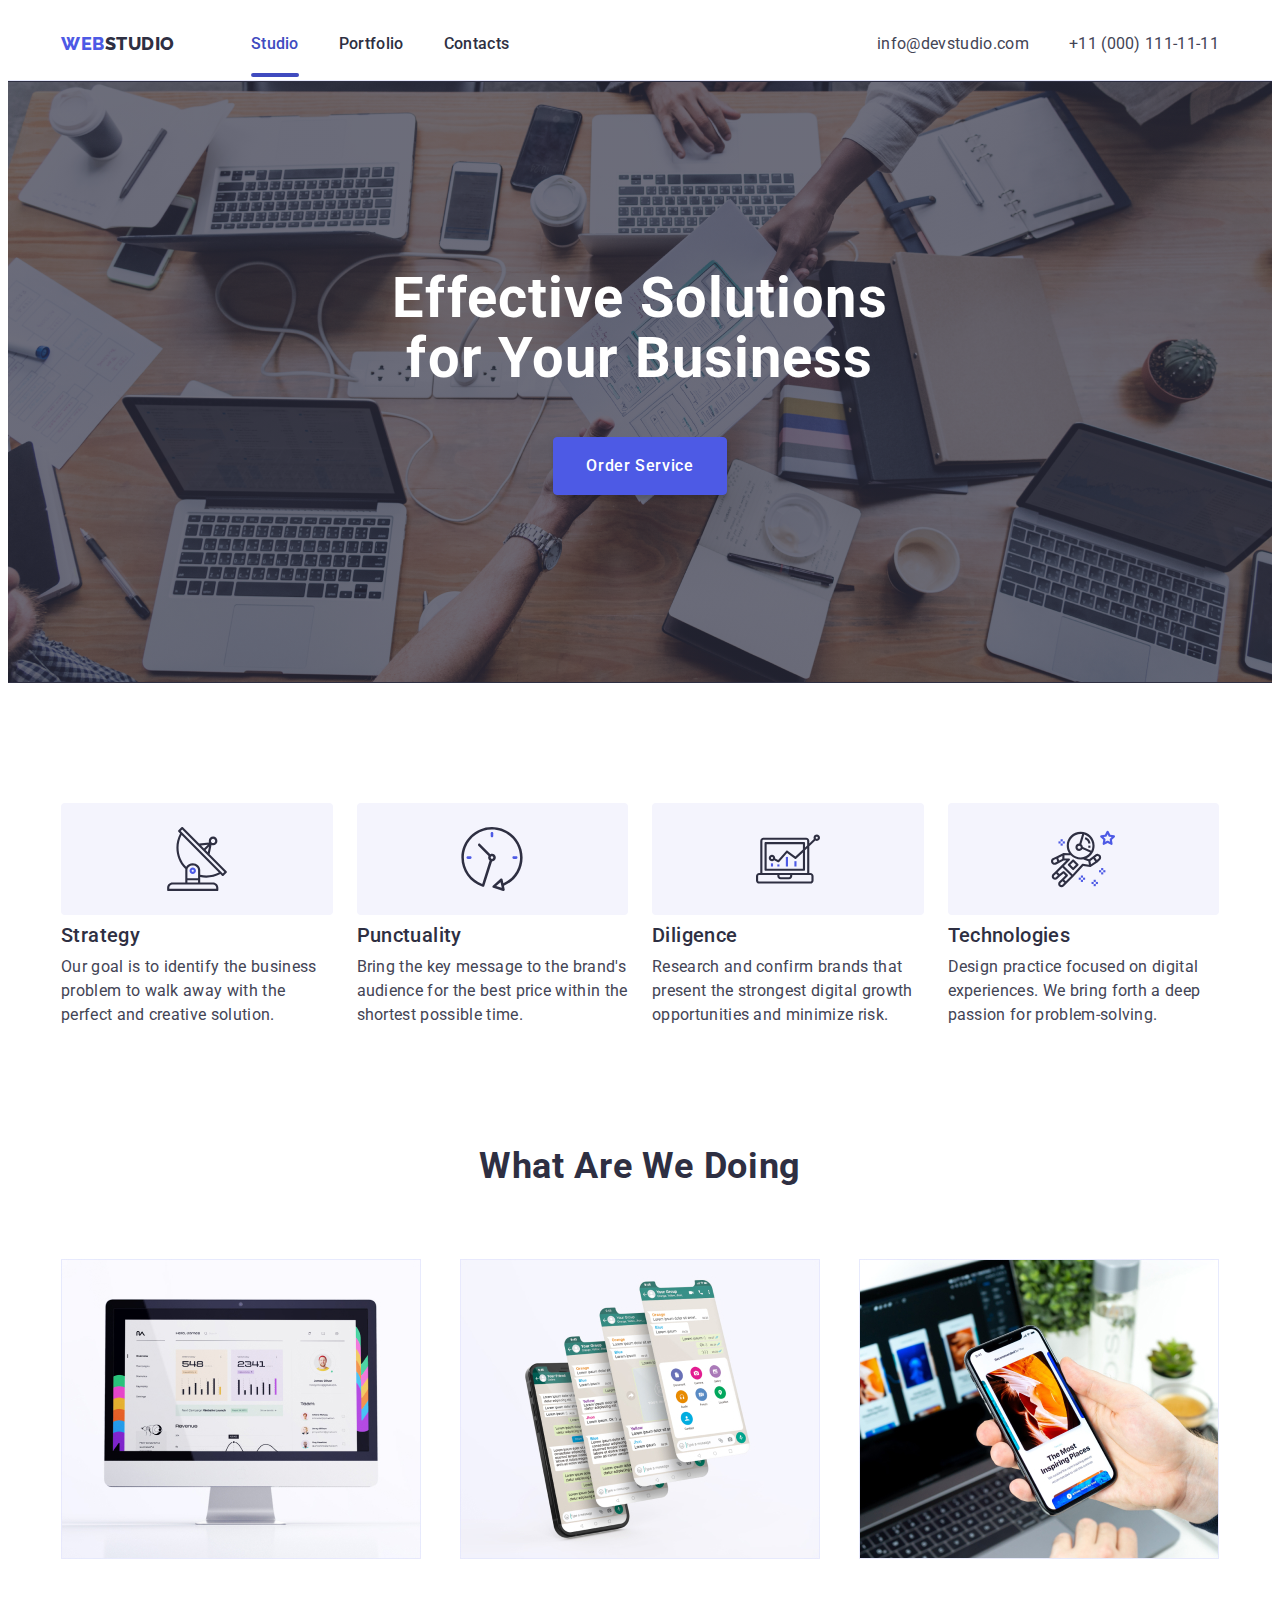
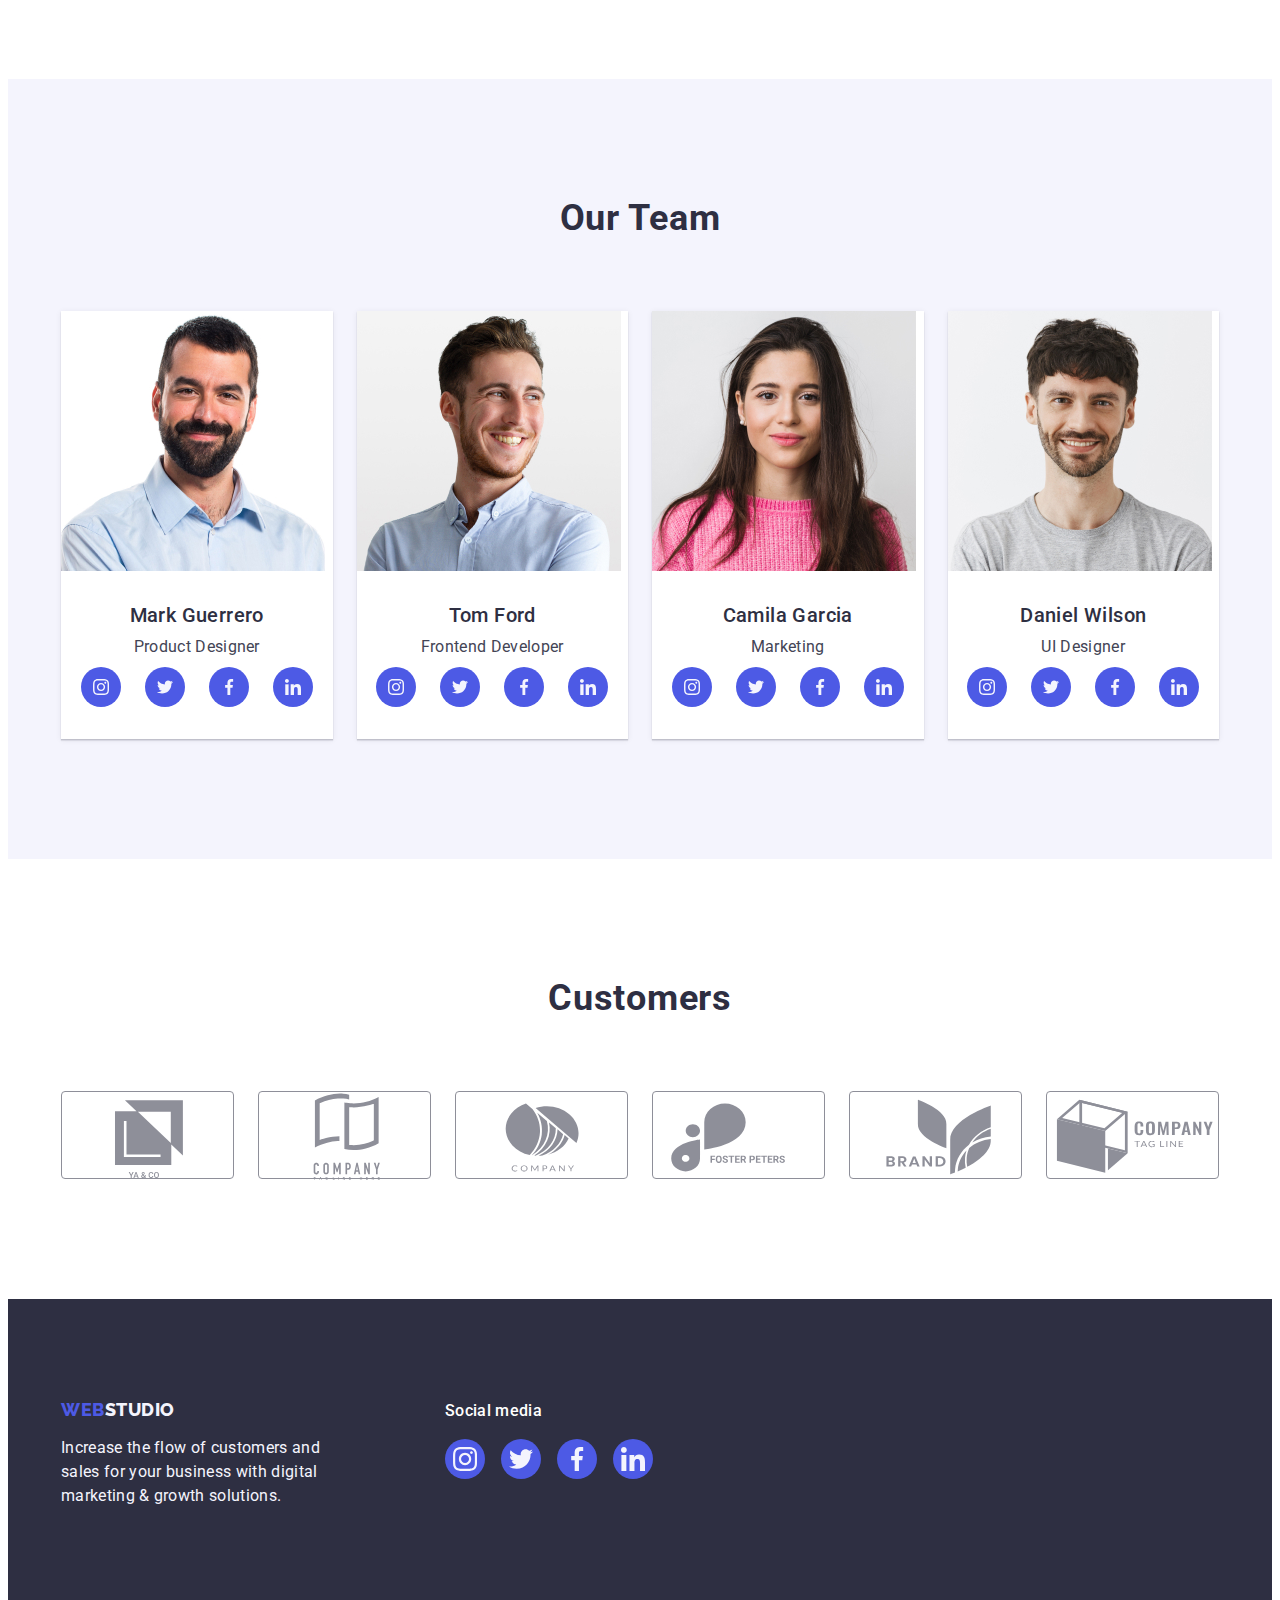
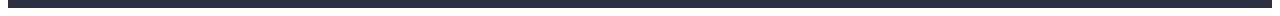
==== index.html @ bb2e50bd "hw completed" ====
<!DOCTYPE html>
<html lang="en">
  <head>
    <meta charset="UTF-8" />
    <meta name="viewport" content="width=device-width, initial-scale=1.0" />
    <title>WebStudio</title>
    <link rel="preconnect" href="https://fonts.googleapis.com" />
    <link rel="preconnect" href="https://fonts.gstatic.com" crossorigin />
    <link
      href="https://fonts.googleapis.com/css2?family=Raleway:wght@800&family=Roboto:wght@400;500;700;900&display=swap"
      rel="stylesheet"
    />
    <link
      rel="stylesheet"
      href="https://cdnjs.cloudflare.com/ajax/libs/modern-normalize/2.0.0/modern-normalize.min.css"
      integrity="sha512-4xo8blKMVCiXpTaLzQSLSw3KFOVPWhm/TRtuPVc4WG6kUgjH6J03IBuG7JZPkcWMxJ5huwaBpOpnwYElP/m6wg=="
      crossorigin="anonymous"
      referrerpolicy="no-referrer"
    />
    <link rel="stylesheet" href="./css/styles.css" />
  </head>
  <body>
    <header class="header">
      <div class="container header-container">
        <nav class="navigation-menu">
          <a href="./index.html" class="logo"
            >Web<span class="logo-dark-accent">Studio</span></a
          >
          <ul class="navigation-menu">
            <li>
              <a href="./index.html" class="navigation-menu-item-link current"
                >Studio</a
              >
            </li>
            <li>
              <a href="./portfolio.html" class="navigation-menu-item-link"
                >Portfolio</a
              >
            </li>
            <li>
              <a href="#contacts" class="navigation-menu-item-link">Contacts</a>
            </li>
          </ul>
        </nav>
        <address>
          <ul class="address-list">
            <li class="address-list-item">
              <a href="mailto:info@devstudio.com">info@devstudio.com</a>
            </li>
            <li class="address-list-item">
              <a href="tel:+110001111111">+11 (000) 111-11-11</a>
            </li>
          </ul>
        </address>
      </div>
    </header>
    <main>
      <!-- #region Hero-->
      <section class="hero-section">
        <div class="container hero-container">
          <h1 class="primary-heading hero-section-heading">
            Effective Solutions for Your Business
          </h1>
          <button type="button" class="button primary-button" data-modal-open>
            Order Service
          </button>
        </div>
      </section>
      <!-- #endregion -->

      <!-- #region Features-->
      <section class="section" id="features">
        <div class="container features-container">
          <h2 class="secondary-heading visually-hidden">Features</h2>
          <ul class="features-list">
            <li class="features-list-item">
              <div class="features-icon">
                <svg>
                  <use href="./images/icons/icons.svg#icon-antenna"></use>
                </svg>
              </div>
              <h3 class="heading-three features-list-item-heading">Strategy</h3>
              <p>
                Our goal is to identify the business problem to walk away with
                the perfect and creative solution.
              </p>
            </li>
            <li class="features-list-item">
              <div class="features-icon">
                <svg>
                  <use href="./images/icons/icons.svg#icon-clock"></use>
                </svg>
              </div>
              <h3 class="heading-three features-list-item-heading">
                Punctuality
              </h3>
              <p>
                Bring the key message to the brand's audience for the best price
                within the shortest possible time.
              </p>
            </li>
            <li class="features-list-item">
              <div class="features-icon">
                <svg>
                  <use href="./images/icons/icons.svg#icon-diagram"></use>
                </svg>
              </div>
              <h3 class="heading-three features-list-item-heading">
                Diligence
              </h3>
              <p>
                Research and confirm brands that present the strongest digital
                growth opportunities and minimize risk.
              </p>
            </li>
            <li class="features-list-item">
              <div class="features-icon">
                <svg>
                  <use
                    href="./images/icons/icons.svg#icon-astronaut"
                  ></use>
                </svg>
              </div>
              <h3 class="heading-three features-list-item-heading">
                Technologies
              </h3>
              <p>
                Design practice focused on digital experiences. We bring forth a
                deep passion for problem-solving.
              </p>
            </li>
          </ul>
        </div>
      </section>
      <!-- #endregion -->

      <!-- #region What are we doing-->
      <section id="products" class="products-section">
        <div class="container">
          <h2 class="secondary-heading products-heading">What are we doing</h2>
          <ul class="products-list">
            <li>
              <img
                src="./images/products/img_1.jpg"
                alt="iMac"
                width="360"
                height="300"
              />
            </li>
            <li>
              <img
                src="./images/products/img_2.jpg"
                alt="iPhone"
                width="360"
                height="300"
              />
            </li>
            <li>
              <img
                src="./images/products/img_3.jpg"
                alt="macbook pro"
                width="360"
                height="300"
              />
            </li>
          </ul>
        </div>
      </section>
      <!-- #endregion -->

      <!-- #region Our Team-->
      <section class="section team-section" id="contacts">
        <div class="container team-list-container">
          <h2 class="secondary-heading team-heading">Our Team</h2>
          <ul class="team-cards">
            <li class="team-card-item">
              <img
                src="images/team/mark.jpg"
                alt="Mark Guerrero"
                width="264"
                height="260"
              />
              <div class="team-card-content">
                <h3 class="heading-three team-card-item-header">
                  Mark Guerrero
                </h3>
                <p class="team-card-item-role">Product Designer</p>
                <ul class="team-card-contacts">
                  <li>
                    <a class="team-card-contact-link" href="#" target="_blank">
                      <svg class="team-card-contact-icon">
                        <use
                          href="./images/icons/icons.svg#icon-instagram"
                        ></use>
                      </svg>
                    </a>
                  </li>
                  <li>
                    <a class="team-card-contact-link" href="#" target="_blank">
                      <svg class="team-card-contact-icon">
                        <use
                          href="./images/icons/icons.svg#icon-twitter"
                        ></use>
                      </svg>
                    </a>
                  </li>
                  <li>
                    <a class="team-card-contact-link" href="#" target="_blank">
                      <svg class="team-card-contact-icon">
                        <use
                          href="./images/icons/icons.svg#icon-facebook"
                        ></use>
                      </svg>
                    </a>
                  </li>
                  <li>
                    <a class="team-card-contact-link" href="#" target="_blank">
                      <svg class="team-card-contact-icon">
                        <use
                          href="./images/icons/icons.svg#icon-linkedin"
                        ></use>
                      </svg>
                    </a>
                  </li>
                </ul>
              </div>
            </li>
            <li class="team-card-item">
              <img
                src="images/team/tom.jpg"
                alt="Tom Ford"
                width="264"
                height="260"
              />
              <div class="team-card-content">
                <h3 class="heading-three team-card-item-header">Tom Ford</h3>
                <p class="team-card-item-role">Frontend Developer</p>
                <ul class="team-card-contacts">
                  <li>
                    <a class="team-card-contact-link" href="#" target="_blank">
                      <svg class="team-card-contact-icon">
                        <use
                          href="./images/icons/icons.svg#icon-instagram"
                        ></use>
                      </svg>
                    </a>
                  </li>
                  <li>
                    <a class="team-card-contact-link" href="#" target="_blank">
                      <svg class="team-card-contact-icon">
                        <use
                          href="./images/icons/icons.svg#icon-twitter"
                        ></use>
                      </svg>
                    </a>
                  </li>
                  <li>
                    <a class="team-card-contact-link" href="#" target="_blank">
                      <svg class="team-card-contact-icon">
                        <use
                          href="./images/icons/icons.svg#icon-facebook"
                        ></use>
                      </svg>
                    </a>
                  </li>
                  <li>
                    <a class="team-card-contact-link" href="#" target="_blank">
                      <svg class="team-card-contact-icon">
                        <use
                          href="./images/icons/icons.svg#icon-linkedin"
                        ></use>
                      </svg>
                    </a>
                  </li>
                </ul>
              </div>
            </li>
            <li class="team-card-item">
              <img
                src="images/team/camilla.jpg"
                alt="Camila Garcia"
                width="264"
                height="260"
              />
              <div class="team-card-content">
                <h3 class="heading-three team-card-item-header">
                  Camila Garcia
                </h3>
                <p class="team-card-item-role">Marketing</p>
                <ul class="team-card-contacts">
                  <li>
                    <a class="team-card-contact-link" href="#" target="_blank">
                      <svg class="team-card-contact-icon">
                        <use
                          href="./images/icons/icons.svg#icon-instagram"
                        ></use>
                      </svg>
                    </a>
                  </li>
                  <li>
                    <a class="team-card-contact-link" href="#" target="_blank">
                      <svg class="team-card-contact-icon">
                        <use
                          href="./images/icons/icons.svg#icon-twitter"
                        ></use>
                      </svg>
                    </a>
                  </li>
                  <li>
                    <a class="team-card-contact-link" href="#" target="_blank">
                      <svg class="team-card-contact-icon">
                        <use
                          href="./images/icons/icons.svg#icon-facebook"
                        ></use>
                      </svg>
                    </a>
                  </li>
                  <li>
                    <a class="team-card-contact-link" href="#" target="_blank">
                      <svg class="team-card-contact-icon">
                        <use
                          href="./images/icons/icons.svg#icon-linkedin"
                        ></use>
                      </svg>
                    </a>
                  </li>
                </ul>
              </div>
            </li>
            <li class="team-card-item">
              <img
                src="images/team/daniel.jpg"
                alt="Daniel Wilson"
                width="264"
                height="260"
              />
              <div class="team-card-content">
                <h3 class="heading-three team-card-item-header">
                  Daniel Wilson
                </h3>
                <p class="team-card-item-role">UI Designer</p>
                <ul class="team-card-contacts">
                  <li>
                    <a class="team-card-contact-link" href="#" target="_blank">
                      <svg class="team-card-contact-icon">
                        <use
                          href="./images/icons/icons.svg#icon-instagram"
                        ></use>
                      </svg>
                    </a>
                  </li>
                  <li>
                    <a class="team-card-contact-link" href="#" target="_blank">
                      <svg class="team-card-contact-icon">
                        <use
                          href="./images/icons/icons.svg#icon-twitter"
                        ></use>
                      </svg>
                    </a>
                  </li>
                  <li>
                    <a class="team-card-contact-link" href="#" target="_blank">
                      <svg class="team-card-contact-icon">
                        <use
                          href="./images/icons/icons.svg#icon-facebook"
                        ></use>
                      </svg>
                    </a>
                  </li>
                  <li>
                    <a class="team-card-contact-link" href="#" target="_blank">
                      <svg class="team-card-contact-icon">
                        <use
                          href="./images/icons/icons.svg#icon-linkedin"
                        ></use>
                      </svg>
                    </a>
                  </li>
                </ul>
              </div>
            </li>
          </ul>
        </div>
      </section>
      <!-- #endregion -->

      <!-- #region Customers-->
      <section class="section customers-section">
        <div class="container">
          <h2 class="secondary-heading customers-heading">Customers</h2>
          <ul class="customers-list">
            <li class="customers-list-item">
              <a class="customers-list-link" href="#" target="_blank">
                <svg class="customers-list-icon">
                  <use
                  href="./images/icons/icons.svg#icon-customer-ya-n-co"
                  ></use>
                </svg>
              </a>
            </li>
            <li class="customers-list-item">
              <a class="customers-list-link" href="#" target="_blank">
                <svg class="customers-list-icon">
                  <use
                  href="./images/icons/icons.svg#icon-customer-tagline-here"
                  ></use>
                </svg>
              </a>
            </li>
            <li class="customers-list-item">
              <a class="customers-list-link" href="#" target="_blank">
                <svg class="customers-list-icon">
                  <use
                  href="./images/icons/icons.svg#icon-customer-slice"
                  ></use>
                </svg>
              </a>
            </li>
            <li class="customers-list-item">
              <a class="customers-list-link" href="#" target="_blank">
                <svg class="customers-list-icon">
                  <use
                  href="./images/icons/icons.svg#icon-customer-foster-peters"
                  ></use>
                </svg>
              </a>
            </li>
            <li class="customers-list-item">
              <a class="customers-list-link" href="#" target="_blank">
                <svg class="customers-list-icon">
                  <use
                  href="./images/icons/icons.svg#icon-customer-brand"
                  ></use>
                </svg>
              </a>
            </li>
            <li class="customers-list-item">
              <a class="customers-list-link" href="#" target="_blank">
                <svg class="customers-list-icon">
                  <use
                  href="./images/icons/icons.svg#icon-customer-tagline"
                  ></use>
                </svg>
              </a>
            </li>

    </main>
    <footer class="footer">
      <div class="container footer-container">
        <div>
          <a href="./index.html" class="logo footer-logo">
            Web<span class="logo-light-accent">Studio</span></a
          >
          <p class="footer-text">
            Increase the flow of customers and sales for your business with
            digital marketing & growth solutions.
          </p>
        </div>

        <div class='social-media-links'>
          <p>Social media</p>
          <ul class="social-media-list">
            <li>
              <a class="social-media-link" href="#" target="_blank">
                <svg class="social-media-icon">
                  <use
                    href="./images/icons/icons.svg#icon-instagram"
                  ></use>
                </svg>
              </a>
            </li>
            <li>
              <a class="social-media-link" href="#" target="_blank">
                <svg class="social-media-icon">
                  <use href="./images/icons/icons.svg#icon-twitter"></use>
                </svg>
              </a>
            </li>
            <li>
              <a class="social-media-link" href="#" target="_blank">
                <svg class="social-media-icon">
                  <use href="./images/icons/icons.svg#icon-facebook"></use>
                </svg>
              </a>
            </li>
            <li>
              <a class="social-media-link" href="#" target="_blank">
                <svg class="social-media-icon">
                  <use href="./images/icons/icons.svg#icon-linkedin"></use>
                </svg>
              </a>
            </li>
          </ul>
      </div>
    </footer>

    <div class="backdrop is-hidden" data-modal>
      <div class="modal">
        <button class="modal-close-button" data-modal-close>
          <svg class="modal-close-button-cross" width="8" height="8">
            <use href="./images/icons/icons.svg#cross"></use>
          </svg>
        </button>
      </div>
    </div>

    <script src="./js/modal.js"></script>
  </body>
</html>
---- css/styles.css ----
:root {
  --iris: #4d5ae5;
  --ocean: #404bbf;
  --navy-blue: #2e2f42;
  --green: #31d0aa;
  --slate: #434455;
  --light-slate: #8e8f99;
  --cornflower: #e7e9fc;
  --cloud: #f4f4fd;
  --navy-blue-modal: rgba(46, 47, 66, 0.4);
  --grey: rgba(46, 47, 66, 0.7);
  --white: #fff;
  --dairy: #fcfcfc;
  --font-family: "Roboto", sans-serif;
  --second-family: "Raleway", sans-serif;
}

h1,
h2,
h3,
h4,
h5,
h6,
p {
  margin: 0;
}

body {
  font-family: var(--font-family);
  font-size: 16px;
  line-height: 1.5;
  letter-spacing: 0.02em;
  color: var(--slate);
  background-color: var(--white);
}

a {
  text-decoration: none;
  color: inherit;
}

a:hover,
a:focus {
  color: var(--ocean);
}

address {
  font-style: normal;
}

ul {
  list-style: none;
  padding-left: 0;
  margin: 0;
}

img {
  display: block;
  max-width: 100%;
}

.container {
  max-width: 1158px;
  margin-left: auto;
  margin-right: auto;
  padding-left: 14px;
  padding-right: 14px;
}

.header {
  box-sizing: border-box;
  border-bottom: 1px solid var(--cornflower);
}

.header-container {
  display: flex;
  justify-content: space-between;
  align-items: center;
  gap: 76px;
}

.header-container > nav {
  display: flex;
  align-items: center;
  justify-content: space-between;
  gap: 76px;
}

.primary-heading {
  font-size: 56px;
  line-height: 1.07;
  text-align: center;
  letter-spacing: 0.02em;
}

.secondary-heading {
  font-size: 36px;
  line-height: 1.11;
  letter-spacing: 0.02em;
  text-transform: capitalize;
  text-align: center;
  color: var(--navy-blue);
}

.heading-three {
  font-weight: 500;
  font-size: 20px;
  line-height: 1.2;
  letter-spacing: 0.02em;
  color: var(--navy-blue);
}

.project-name {
  font-weight: 500;
  font-size: 20px;
  text-align: left;
  line-height: 1.2;
  letter-spacing: 0.02em;
  color: var(--navy-blue);
  margin-bottom: 8px;
}

.logo {
  font-family: var(--second-family);
  font-weight: 800;
  font-size: 18px;
  line-height: 1.17;
  letter-spacing: 0.03em;
  text-transform: uppercase;
  color: var(--iris);
}

.logo-dark-accent {
  color: var(--navy-blue);
}

.logo-light-accent {
  color: var(--cloud);
}

.navigation {
  display: flex;
  align-items: center;
  gap: 76px;
}

.navigation-menu {
  display: flex;
  align-items: center;
  gap: 40px;
}

.address-list {
  display: flex;
  align-items: center;
  gap: 40px;
}

.address-list-item {
  padding: 24px 0;
  display: block;
}

.navigation-menu-item-link {
  font-weight: 500;
  color: var(--navy-blue);
  padding: 24px 0;
  position: relative;
}
.current {
  color: var(--ocean);
}

.current::after {
  content: "";
  position: absolute;
  bottom: 0;
  left: 50%;
  transform: translateX(-50%);
  width: 100%;
  height: 4px;
  border-radius: 2px;
  background-color: var(--ocean);
  display: block;
}

.visually-hidden {
  position: absolute;
  width: 1px;
  height: 1px;
  margin: -1px;
  border: 0;
  padding: 0;
  white-space: nowrap;
  clip-path: inset(100%);
  clip: rect(0 0 0 0);
  overflow: hidden;
}

.button {
  font-family: inherit;
  font-weight: 500;
  font-size: 16px;
  line-height: 1.5;
  letter-spacing: 0.04em;
  border: 1px solid var(--cornflower);
  border-radius: 4px;
  cursor: pointer;
  background-color: var(--cloud);
  color: var(--iris);
  padding: 12px 24px;
}

.button:hover,
.button:focus {
  background-color: var(--ocean);
  border: 1px solid var(--ocean);
  color: var(--white);
}

.primary-button {
  color: var(--white);
  border-radius: 4px;
  border: 1px solid var(--iris);
  padding: 16px 32px;
  background-color: var(--iris);
  box-shadow: 0 4px 4px 0 rgba(0, 0, 0, 0.15);
}

.section {
  padding: 120px 0;
}

.hero-section {
  background-color: var(--navy-blue);
  padding-top: 188px;
  padding-bottom: 188px;
  background-image: linear-gradient(
      rgba(46, 47, 66, 0.7),
      rgba(46, 47, 66, 0.7)
    ),
    url(../images/people-office.jpg);
  background-position: center;
  background-size: 1440px auto;
  background-repeat: no-repeat;
}

.hero-container {
  display: flex;
  flex-direction: column;
  align-items: center;
}

.hero-section-heading {
  color: var(--white);
  max-width: 496px;
  text-align: center;
  margin-bottom: 48px;
}

/* features */
.features-list {
  display: flex;
  justify-content: space-between;
  gap: 24px;
}

.features-list-item {
  width: calc(100% - 3 * 24px / 4);
}

.features-icon {
  background-color: var(--cloud);
  height: 112px;
  display: flex;
  justify-content: center;
  align-items: center;
  margin-bottom: 8px;
  border-radius: 4px;
}

.features-icon > svg {
  display: block;
  margin: 0 auto;
  width: 64px;
  height: 64px;
}

/* end features */

/* products */
.products-heading {
  margin-bottom: 72px;
}

.products-section {
  padding-bottom: 120px;
}

.features-list-item-heading {
  margin-bottom: 8px;
}

.products-list {
  display: flex;
  justify-content: space-between;
  gap: 24px;
}
/* end products */

/* team */
.team-section {
  background-color: var(--cloud);
}

.team-heading {
  margin-bottom: 72px;
}

.team-cards {
  text-align: center;
  display: flex;
  justify-content: space-between;
}

.team-card-item {
  background-color: var(--white);
  width: calc((100% - 3 * 24px) / 4);
  box-shadow: 0 2px 1px 0 rgba(46, 47, 66, 0.08),
    0 1px 1px 0 rgba(46, 47, 66, 0.16), 0 1px 6px 0 rgba(46, 47, 66, 0.08);
}

.team-card-item-header {
  display: block;
  margin-bottom: 8px;
}

.team-card-item-role {
  margin-bottom: 8px;
}

.team-card-content {
  background-color: var(--whtie);
  padding: 32px 16px;
}

.team-card-contacts {
  display: flex;
  justify-content: center;
  gap: 24px;
}

.team-card-contact-link {
  background-color: var(--iris);
  border-radius: 50%;
  width: 40px;
  height: 40px;
  display: flex;
  justify-content: center;
  align-items: center;

  transition-property: background-color;
  transition-duration: 250ms;
  transition-timing-function: cubic-bezier(0.4, 0, 0.2, 1);
}

.team-card-contact-link:hover,
.team-card-contact-link:focus {
  background-color: var(--ocean);
}

.team-card-contact-icon {
  width: 16px;
  height: 16px;
  fill: var(--cloud);
}
/* end team */

/* customers */
.customers-list {
  display: flex;
  justify-content: center;
  gap: 24px;
}

.customers-heading {
  margin-bottom: 72px;
}

.customers-list-item {
  width: calc((100% - 5 * 24px) / 6);
  height: 88px;
}

.customers-list-item > a {
  width: 100%;
  height: 100%;
  display: flex;
  justify-content: center;
  align-items: center;
  box-sizing: border-box;
  border: 1px solid var(--light-slate);
  border-radius: 4px;

  transition-property: border-top-color, border-bottom-color, border-left-color,
    border-right-color;
  transition-duration: 250ms;
  transition-timing-function: cubic-bezier(0.4, 0, 0.2, 1);
}

.customers-list-item:hover > a,
.customers-list-item:focus > a {
  border-color: var(--ocean);
}

.customers-list-icon {
  fill: var(--light-slate);
  margin: 0 auto;
  display: block;

  transition-property: fill;
  transition-duration: 250ms;
  transition-timing-function: cubic-bezier(0.4, 0, 0.2, 1);
}

.customers-list-item:hover .customers-list-icon,
.customers-list-item:focus .customers-list-icon {
  fill: var(--ocean);
}

.social-media-links {
  margin-left: 120px;
}

.social-media-links > p {
  color: var(--white);
  margin-bottom: 16px;
  font-weight: 500;
}

.social-media-list {
  display: flex;
  gap: 16px;
}

.social-media-link {
  background-color: var(--iris);
  border-radius: 50%;
  width: 40px;
  height: 40px;
  display: flex;
  justify-content: center;
  align-items: center;

  transition-property: background-color;
  transition-duration: 250ms;
  transition-timing-function: cubic-bezier(0.4, 0, 0.2, 1);
}

.social-media-link:hover,
.social-media-link:focus {
  background-color: var(--green);
}

.social-media-icon {
  width: 24px;
  height: 24px;
  fill: var(--cloud);
}
/* end customers */

/* portfolio page */

.portfolio-section {
  padding-top: 96px;
  padding-bottom: 120px;
}

.filter-items-list {
  display: flex;
  justify-content: center;
  gap: 24px;
  margin-bottom: 72px;
}

.project-cards {
  display: flex;
  flex-wrap: wrap;
  column-gap: 24px;
  row-gap: 48px;
}

.project-type {
  color: var(--slate);
  text-decoration: none;
}

.project-image-wrapper {
  position: relative;
  overflow: hidden;
}

.project-image-overlay {
  position: absolute;
  top: 0;
  left: 0;
  width: 100%;
  height: 100%;
  background-color: var(--iris);
  padding: 40px 32px;
  transform: translateY(100%);
  transition: 100ms ease-in;
}

.project-image-overlay-text {
  color: var(--cloud);
}

.project-card-item {
  width: calc((100% - 2 * 24px) / 3);

  transition-property: box-shadow;
  transition-duration: 250ms;
  transition-timing-function: cubic-bezier(0.4, 0, 0.2, 1);
}

.project-card-item:hover,
.project-card-item:focus {
  box-shadow: 0 2px 1px 0 rgba(var(--navy-blue-rgb), 0.08),
    0 1px 1px 0 rgba(var(--navy-blue-rgb), 0.16),
    0 1px 6px 0 rgba(var(--navy-blue-rgb), 0.08);
}

.project-card-item > a > img {
  max-width: 100%;
}

.project-card-item:hover .project-image-overlay,
.project-card-item:focus .project-image-overlay {
  transform: translateY(0);
}

.project-card-content {
  padding: 32px 16px;
  border: 1px solid var(--cornflower);
  border-top: none;
}
/* end portfolio page */

/* modal */

.backdrop {
  position: fixed;
  top: 0;
  left: 0;
  width: 100%;
  height: 100%;
  background-color: rgba(var(--navy-blue-rgb), 0.4);

  transition-property: opacity, visibility;
  transition-duration: 250ms;
  transition-timing-function: cubic-bezier(0.4, 0, 0.2, 1);
}

.is-hidden {
  opacity: 0;
  pointer-events: none;
  visibility: hidden;

  transition-property: opacity, visibility;
  transition-duration: 250ms;
  transition-timing-function: cubic-bezier(0.4, 0, 0.2, 1);
}

.modal {
  position: absolute;
  top: calc(50% - 292px);
  left: calc(50% - 204px);
  min-height: 584px;
  max-width: 408px;
  width: 100%;
  background-color: var(--dairy);
  border-radius: 4px;
}

.modal-close-button {
  position: absolute;
  top: 24px;
  right: 24px;
  border-radius: 50%;
  background-color: var(--cornflower);
  border: rgba(0, 0, 0, 0.1) solid 1px;
  box-sizing: border-box;
  display: flex;
  justify-content: center;
  align-items: center;
  width: 24px;
  height: 24px;
  padding: 0;

  transition-property: background-color, border-top-color, border-left-color,
    border-bottom-color, border-right-color;
  transition-duration: 250ms;
  transition-timing-function: cubic-bezier(0.4, 0, 0.2, 1);
}

.modal-close-button-cross {
  fill: var(--navy-blue);

  transition-property: fill;
  transition-duration: 250ms;
  transition-timing-function: cubic-bezier(0.4, 0, 0.2, 1);
}

.modal-close-button:hover,
.modal-close-button:focus {
  background-color: var(--ocean);
  border-color: var(--ocean);
}

.modal-close-button:hover > .modal-close-button-cross,
.modal-close-button:focus > .modal-close-button-cross {
  fill: var(--white-common);
}
/* end modal */

/* footer */

.footer {
  background-color: var(--navy-blue);
  color: var(--cloud);
  padding: 100px 0;
}

.footer-logo {
  display: inline-block;
  margin-bottom: 16px;
}

.footer-text {
  width: 264px;
}

.footer-container {
  display: flex;
}

/* end footer */
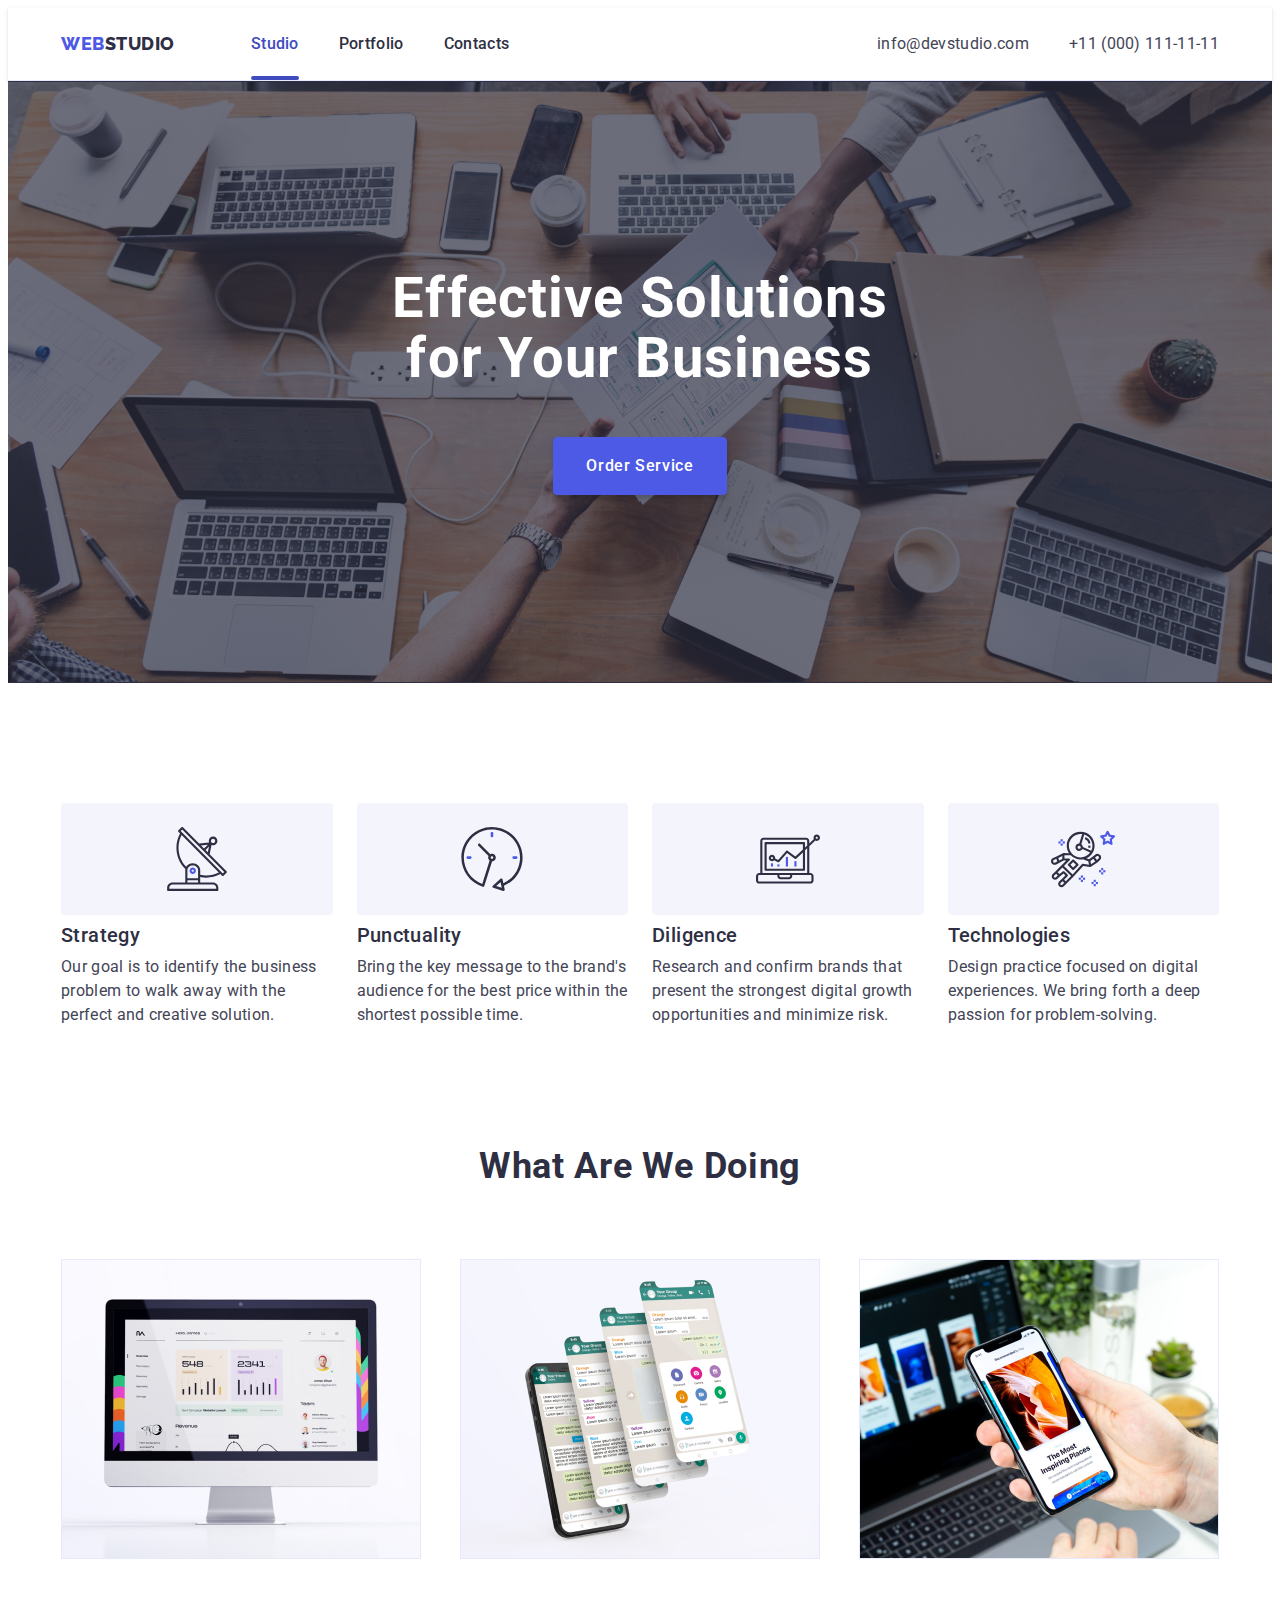
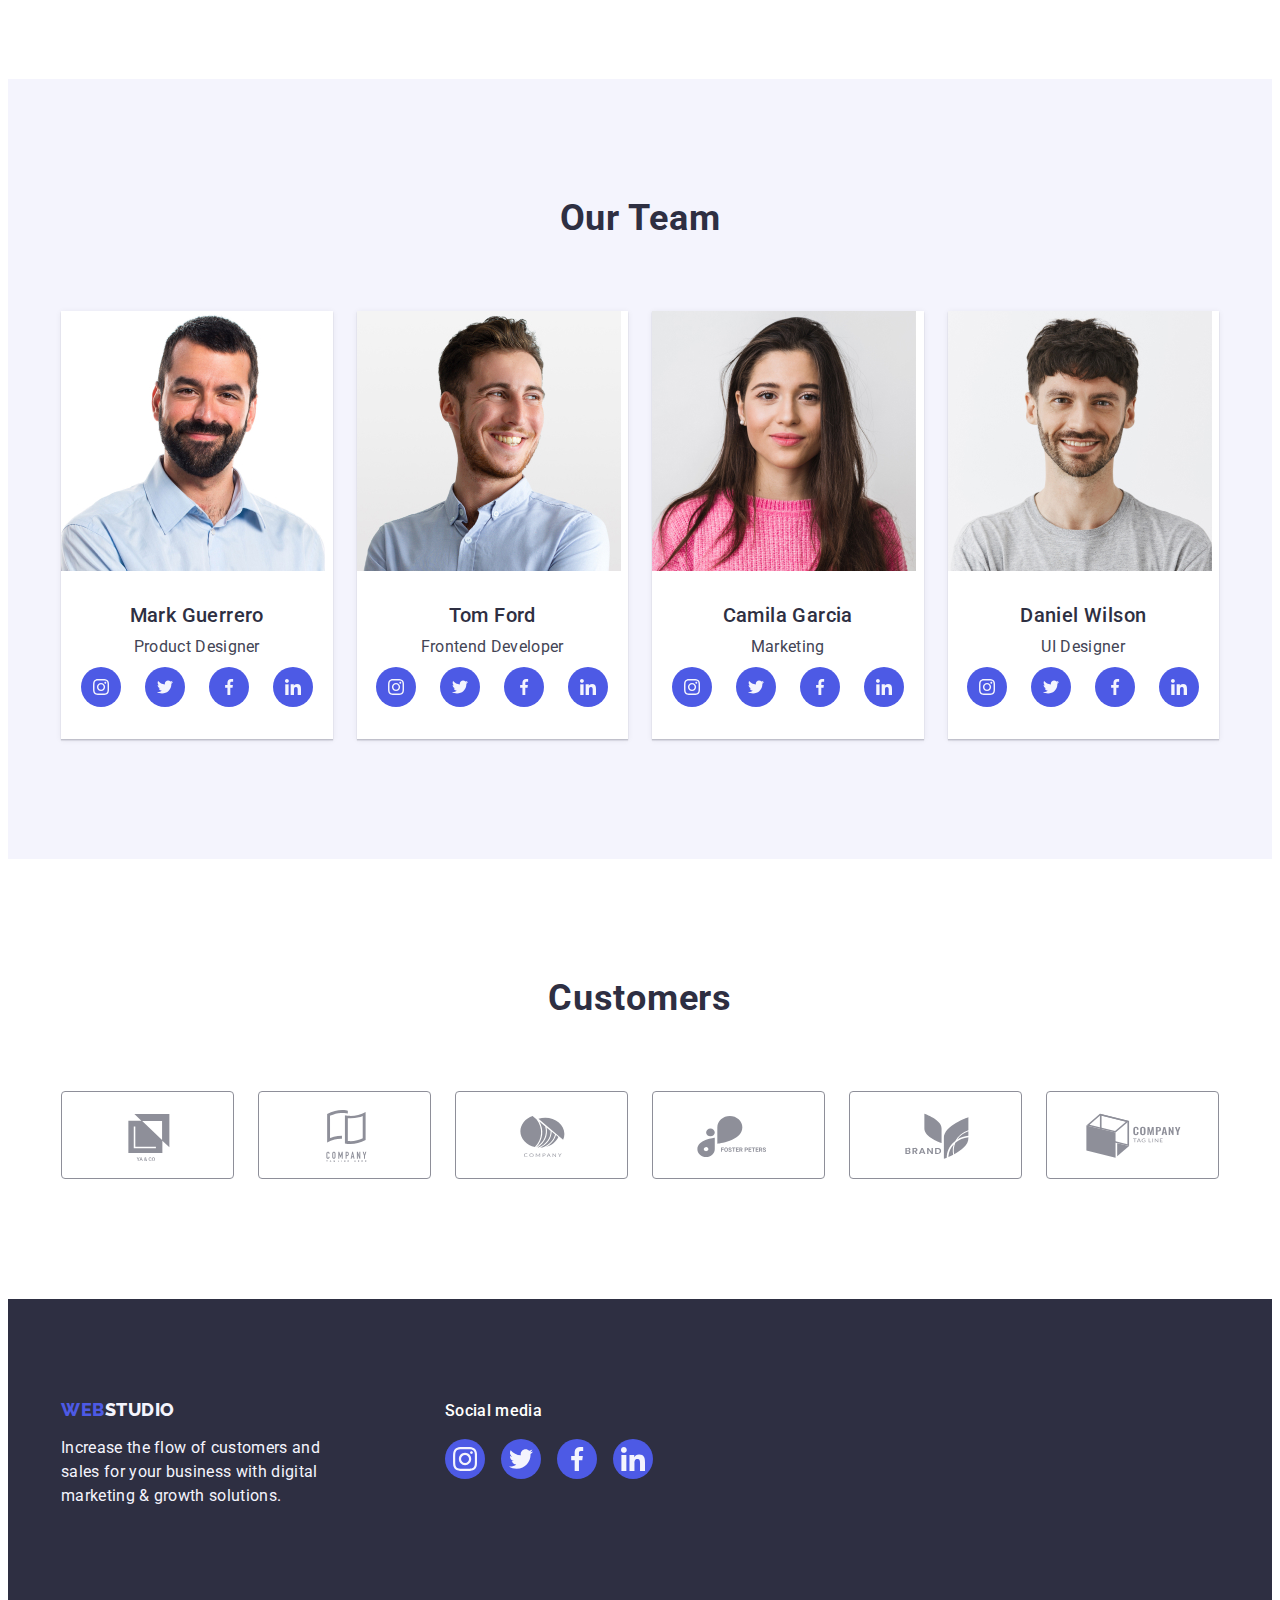
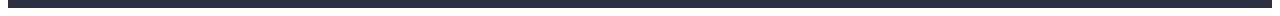
==== commit 0d1ac2da: "fixed issues according to comments" ====
--- a/index.html
+++ b/index.html
@@ -75,7 +75,7 @@
           <ul class="features-list">
             <li class="features-list-item">
               <div class="features-icon">
-                <svg>
+                <svg width="64px" height="64px">
                   <use href="./images/icons/icons.svg#icon-antenna"></use>
                 </svg>
               </div>
@@ -87,7 +87,7 @@
             </li>
             <li class="features-list-item">
               <div class="features-icon">
-                <svg>
+                <svg width="64px" height="64px">
                   <use href="./images/icons/icons.svg#icon-clock"></use>
                 </svg>
               </div>
@@ -101,7 +101,7 @@
             </li>
             <li class="features-list-item">
               <div class="features-icon">
-                <svg>
+                <svg width="64px" height="64px">
                   <use href="./images/icons/icons.svg#icon-diagram"></use>
                 </svg>
               </div>
@@ -115,10 +115,8 @@
             </li>
             <li class="features-list-item">
               <div class="features-icon">
-                <svg>
-                  <use
-                    href="./images/icons/icons.svg#icon-astronaut"
-                  ></use>
+                <svg width="64px" height="64px">
+                  <use href="./images/icons/icons.svg#icon-astronaut"></use>
                 </svg>
               </div>
               <h3 class="heading-three features-list-item-heading">
@@ -198,9 +196,7 @@
                   <li>
                     <a class="team-card-contact-link" href="#" target="_blank">
                       <svg class="team-card-contact-icon">
-                        <use
-                          href="./images/icons/icons.svg#icon-twitter"
-                        ></use>
+                        <use href="./images/icons/icons.svg#icon-twitter"></use>
                       </svg>
                     </a>
                   </li>
@@ -248,9 +244,7 @@
                   <li>
                     <a class="team-card-contact-link" href="#" target="_blank">
                       <svg class="team-card-contact-icon">
-                        <use
-                          href="./images/icons/icons.svg#icon-twitter"
-                        ></use>
+                        <use href="./images/icons/icons.svg#icon-twitter"></use>
                       </svg>
                     </a>
                   </li>
@@ -300,9 +294,7 @@
                   <li>
                     <a class="team-card-contact-link" href="#" target="_blank">
                       <svg class="team-card-contact-icon">
-                        <use
-                          href="./images/icons/icons.svg#icon-twitter"
-                        ></use>
+                        <use href="./images/icons/icons.svg#icon-twitter"></use>
                       </svg>
                     </a>
                   </li>
@@ -352,9 +344,7 @@
                   <li>
                     <a class="team-card-contact-link" href="#" target="_blank">
                       <svg class="team-card-contact-icon">
-                        <use
-                          href="./images/icons/icons.svg#icon-twitter"
-                        ></use>
+                        <use href="./images/icons/icons.svg#icon-twitter"></use>
                       </svg>
                     </a>
                   </li>
@@ -391,59 +381,62 @@
           <ul class="customers-list">
             <li class="customers-list-item">
               <a class="customers-list-link" href="#" target="_blank">
-                <svg class="customers-list-icon">
+                <svg class="customers-list-icon" width="104px" height="56px">
                   <use
-                  href="./images/icons/icons.svg#icon-customer-ya-n-co"
+                    href="./images/icons/icons.svg#icon-customer-ya-n-co"
                   ></use>
                 </svg>
               </a>
             </li>
             <li class="customers-list-item">
               <a class="customers-list-link" href="#" target="_blank">
-                <svg class="customers-list-icon">
+                <svg class="customers-list-icon" width="104px" height="56px">
                   <use
-                  href="./images/icons/icons.svg#icon-customer-tagline-here"
+                    href="./images/icons/icons.svg#icon-customer-tagline-here"
                   ></use>
                 </svg>
               </a>
             </li>
             <li class="customers-list-item">
               <a class="customers-list-link" href="#" target="_blank">
-                <svg class="customers-list-icon">
+                <svg class="customers-list-icon" width="104px" height="56px">
                   <use
-                  href="./images/icons/icons.svg#icon-customer-slice"
+                    href="./images/icons/icons.svg#icon-customer-slice"
                   ></use>
                 </svg>
               </a>
             </li>
             <li class="customers-list-item">
               <a class="customers-list-link" href="#" target="_blank">
-                <svg class="customers-list-icon">
+                <svg class="customers-list-icon" width="104px" height="56px">
                   <use
-                  href="./images/icons/icons.svg#icon-customer-foster-peters"
+                    href="./images/icons/icons.svg#icon-customer-foster-peters"
                   ></use>
                 </svg>
               </a>
             </li>
             <li class="customers-list-item">
               <a class="customers-list-link" href="#" target="_blank">
-                <svg class="customers-list-icon">
+                <svg class="customers-list-icon" width="104px" height="56px">
                   <use
-                  href="./images/icons/icons.svg#icon-customer-brand"
+                    href="./images/icons/icons.svg#icon-customer-brand"
                   ></use>
                 </svg>
               </a>
             </li>
             <li class="customers-list-item">
               <a class="customers-list-link" href="#" target="_blank">
-                <svg class="customers-list-icon">
+                <svg class="customers-list-icon" width="104px" height="56px">
                   <use
-                  href="./images/icons/icons.svg#icon-customer-tagline"
+                    href="./images/icons/icons.svg#icon-customer-tagline"
                   ></use>
                 </svg>
               </a>
             </li>
-
+          </ul>
+        </div>
+      </section>
+      <!-- #endregion -->
     </main>
     <footer class="footer">
       <div class="container footer-container">
@@ -457,15 +450,13 @@
           </p>
         </div>
 
-        <div class='social-media-links'>
+        <div class="social-media-links">
           <p>Social media</p>
           <ul class="social-media-list">
             <li>
               <a class="social-media-link" href="#" target="_blank">
                 <svg class="social-media-icon">
-                  <use
-                    href="./images/icons/icons.svg#icon-instagram"
-                  ></use>
+                  <use href="./images/icons/icons.svg#icon-instagram"></use>
                 </svg>
               </a>
             </li>
@@ -491,6 +482,7 @@
               </a>
             </li>
           </ul>
+        </div>
       </div>
     </footer>
 
--- a/css/styles.css
+++ b/css/styles.css
@@ -2,6 +2,7 @@
   --iris: #4d5ae5;
   --ocean: #404bbf;
   --navy-blue: #2e2f42;
+  --navy-blue-rgb: 46, 47, 66;
   --green: #31d0aa;
   --slate: #434455;
   --light-slate: #8e8f99;
@@ -37,6 +38,10 @@
 a {
   text-decoration: none;
   color: inherit;
+
+  transition-property: color;
+  transition-duration: 250ms;
+  transition-timing-function: cubic-bezier(0.4, 0, 0.2, 1);
 }
 
 a:hover,
@@ -70,6 +75,8 @@
 .header {
   box-sizing: border-box;
   border-bottom: 1px solid var(--cornflower);
+  box-shadow: 0 1px 6px 0 rgba(46, 47, 66, 0.08),
+    0 1px 1px 0 rgba(46, 47, 66, 0.16), 0 2px 1px 0 rgba(46, 47, 66, 0.08);
 }
 
 .header-container {
@@ -166,6 +173,7 @@
   color: var(--navy-blue);
   padding: 24px 0;
   position: relative;
+  display: block;
 }
 .current {
   color: var(--ocean);
@@ -209,6 +217,10 @@
   background-color: var(--cloud);
   color: var(--iris);
   padding: 12px 24px;
+
+  transition-property: background-color border color;
+  transition-duration: 200ms;
+  transition-timing-function: cubic-bezier(0.4, 0, 0.2, 1);
 }
 
 .button:hover,
@@ -216,6 +228,8 @@
   background-color: var(--ocean);
   border: 1px solid var(--ocean);
   color: var(--white);
+  box-shadow: 0 2px 2px 0 rgba(0, 0, 0, 0.12), 0 2px 1px 0 rgba(0, 0, 0, 0.08),
+    0 3px 1px 0 rgba(0, 0, 0, 0.1);
 }
 
 .primary-button {
@@ -281,9 +295,6 @@
 
 .features-icon > svg {
   display: block;
-  margin: 0 auto;
-  width: 64px;
-  height: 64px;
 }
 
 /* end features */
@@ -415,8 +426,6 @@
 
 .customers-list-icon {
   fill: var(--light-slate);
-  margin: 0 auto;
-  display: block;
 
   transition-property: fill;
   transition-duration: 250ms;
@@ -509,7 +518,7 @@
   background-color: var(--iris);
   padding: 40px 32px;
   transform: translateY(100%);
-  transition: 100ms ease-in;
+  transition: 250ms ease-in;
 }
 
 .project-image-overlay-text {
@@ -526,9 +535,9 @@
 
 .project-card-item:hover,
 .project-card-item:focus {
-  box-shadow: 0 2px 1px 0 rgba(var(--navy-blue-rgb), 0.08),
-    0 1px 1px 0 rgba(var(--navy-blue-rgb), 0.16),
-    0 1px 6px 0 rgba(var(--navy-blue-rgb), 0.08);
+  box-shadow: 0 2px 1px 0 rgba(46, 47, 66, 0.08),
+    0 1px 1px 0 rgba(46, 47, 66, 0.16), 0 1px 6px 0 rgba(46, 47, 66, 0.08);
+  background: var(--white);
 }
 
 .project-card-item > a > img {
@@ -555,9 +564,9 @@
   left: 0;
   width: 100%;
   height: 100%;
-  background-color: rgba(var(--navy-blue-rgb), 0.4);
-
-  transition-property: opacity, visibility;
+  background-color: var(--navy-blue-modal);
+
+  transition-property: opacity visibility;
   transition-duration: 250ms;
   transition-timing-function: cubic-bezier(0.4, 0, 0.2, 1);
 }
@@ -598,14 +607,13 @@
   height: 24px;
   padding: 0;
 
-  transition-property: background-color, border-top-color, border-left-color,
-    border-bottom-color, border-right-color;
+  transition-property: background-color border-color;
   transition-duration: 250ms;
   transition-timing-function: cubic-bezier(0.4, 0, 0.2, 1);
 }
 
 .modal-close-button-cross {
-  fill: var(--navy-blue);
+  fill: var(--navy-blue-modal);
 
   transition-property: fill;
   transition-duration: 250ms;
@@ -620,7 +628,7 @@
 
 .modal-close-button:hover > .modal-close-button-cross,
 .modal-close-button:focus > .modal-close-button-cross {
-  fill: var(--white-common);
+  fill: var(--white);
 }
 /* end modal */
 
